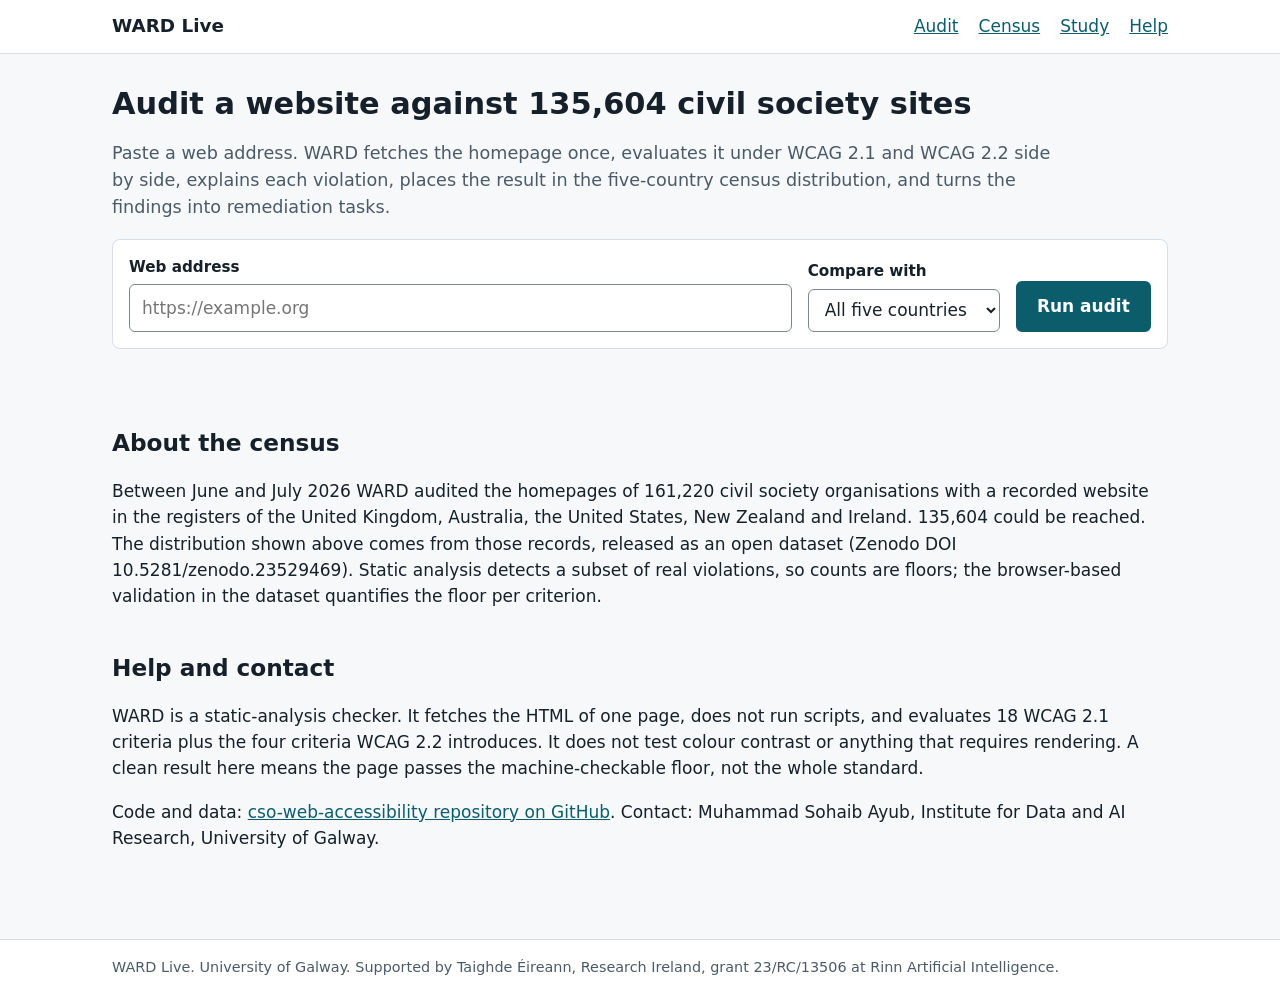
==== static/index.html @ 0adb9459 "Add files via upload" ====
<!DOCTYPE html>
<html lang="en">
<head>
<meta charset="utf-8">
<meta name="viewport" content="width=device-width, initial-scale=1">
<title>WARD Live: audit a website against the civil society census</title>
<link rel="stylesheet" href="/static/style.css">
</head>
<body>
<a class="skip" href="#main">Skip to main content</a>
<header class="site-header">
  <nav aria-label="Site">
    <a class="brand" href="/">WARD Live</a>
    <ul>
      <li><a href="#audit">Audit</a></li>
      <li><a href="#census">Census</a></li>
      <li><a href="/study">Study</a></li>
      <li><a href="#help">Help</a></li>
    </ul>
  </nav>
</header>

<main id="main">
  <section id="audit" aria-labelledby="h-audit">
    <h1 id="h-audit">Audit a website against 135,604 civil society sites</h1>
    <p class="lede">Paste a web address. WARD fetches the homepage once, evaluates it under WCAG 2.1 and WCAG 2.2 side by side, explains each violation, places the result in the five-country census distribution, and turns the findings into remediation tasks.</p>
    <form id="audit-form" class="audit-form">
      <div class="field grow">
        <label for="url">Web address</label>
        <input id="url" name="url" type="url" inputmode="url" autocomplete="url" placeholder="https://example.org" required>
      </div>
      <div class="field">
        <label for="country">Compare with</label>
        <select id="country" name="country">
          <option value="all">All five countries</option>
          <option value="irl">Ireland</option>
          <option value="uk">United Kingdom</option>
          <option value="aus">Australia</option>
          <option value="nz">New Zealand</option>
          <option value="usa">United States</option>
        </select>
      </div>
      <div class="field">
        <button type="submit" id="go">Run audit</button>
      </div>
    </form>
    <p id="status" class="status" role="status" aria-live="polite"></p>
  </section>

  <section id="results" hidden aria-labelledby="h-results">
    <h2 id="h-results">Results for <span id="r-url"></span></h2>
    <p class="meta" id="r-meta"></p>

    <div id="r-error" class="card error" hidden></div>

    <div id="r-body" hidden>
      <h3>Two versions of the standard, one fetch</h3>
      <div class="versions">
        <article class="card version" aria-labelledby="v21-h">
          <h4 id="v21-h">WCAG 2.1 AA</h4>
          <p class="big"><span id="v21-n"></span> <span class="small">violations</span></p>
          <dl>
            <div><dt>Level A</dt><dd id="v21-a"></dd></div>
            <div><dt>Level AA</dt><dd id="v21-aa"></dd></div>
            <div><dt>Criteria passed</dt><dd id="v21-pass"></dd></div>
            <div><dt>Compliance</dt><dd id="v21-pct"></dd></div>
          </dl>
          <p class="note">The regulatory baseline. EN 301 549 and the EU Web Accessibility Directive still reference WCAG 2.1.</p>
        </article>
        <article class="card version" aria-labelledby="v22-h">
          <h4 id="v22-h">WCAG 2.2 AA</h4>
          <p class="big"><span id="v22-n"></span> <span class="small">violations</span></p>
          <dl>
            <div><dt>Level A</dt><dd id="v22-a"></dd></div>
            <div><dt>Level AA</dt><dd id="v22-aa"></dd></div>
            <div><dt>Criteria passed</dt><dd id="v22-pass"></dd></div>
            <div><dt>Compliance</dt><dd id="v22-pct"></dd></div>
          </dl>
          <p class="note" id="transition"></p>
        </article>
      </div>

      <h3 id="census-h">Where this site sits in the census</h3>
      <div class="card">
        <div class="toolbar">
          <fieldset>
            <legend>Version</legend>
            <input type="radio" name="cv" id="cv21" value="21" checked> <label for="cv21">WCAG 2.1</label>
            <input type="radio" name="cv" id="cv22" value="22"> <label for="cv22">WCAG 2.2</label>
          </fieldset>
        </div>
        <p id="census-text"></p>
        <figure>
          <svg id="hist" viewBox="0 0 820 260" role="img" aria-labelledby="hist-title hist-desc" width="100%">
            <title id="hist-title">Distribution of violations per homepage in the census, with this site marked</title>
            <desc id="hist-desc"></desc>
          </svg>
          <figcaption id="hist-cap"></figcaption>
        </figure>
      </div>

      <h3>Violations explained</h3>
      <p class="muted" id="crit-summary"></p>
      <div id="criteria"></div>

      <h3>Remediation backlog</h3>
      <p class="muted">Each violation type becomes one task unit, as in the crowdsourcing framework presented at UD26. Non-technical units need a browser and the site's content editor; technical units need someone who can change templates or code. Level A first, then by recurrence.</p>
      <p><a id="csv-link" class="button" href="#" download>Download task units as CSV</a></p>
      <div class="queues">
        <section aria-labelledby="q-nt-h">
          <h4 id="q-nt-h">Non-technical queue <span class="count" id="q-nt-n"></span></h4>
          <div id="q-nt"></div>
        </section>
        <section aria-labelledby="q-t-h">
          <h4 id="q-t-h">Technical queue <span class="count" id="q-t-n"></span></h4>
          <div id="q-t"></div>
        </section>
      </div>
    </div>
  </section>

  <section id="census" aria-labelledby="h-census">
    <h2 id="h-census">About the census</h2>
    <p>Between June and July 2026 WARD audited the homepages of 161,220 civil society organisations with a recorded website in the registers of the United Kingdom, Australia, the United States, New Zealand and Ireland. 135,604 could be reached. The distribution shown above comes from those records, released as an open dataset (Zenodo DOI 10.5281/zenodo.23529469). Static analysis detects a subset of real violations, so counts are floors; the browser-based validation in the dataset quantifies the floor per criterion.</p>
    <div id="session" class="card" hidden>
      <h3>Audited at this stand</h3>
      <ul id="session-list"></ul>
    </div>
  </section>

  <section id="help" aria-labelledby="h-help">
    <h2 id="h-help">Help and contact</h2>
    <p>WARD is a static-analysis checker. It fetches the HTML of one page, does not run scripts, and evaluates 18 WCAG 2.1 criteria plus the four criteria WCAG 2.2 introduces. It does not test colour contrast or anything that requires rendering. A clean result here means the page passes the machine-checkable floor, not the whole standard.</p>
    <p>Code and data: <a href="https://github.com/sohaibayub/cso-web-accessibility">cso-web-accessibility repository on GitHub</a>. Contact: Muhammad Sohaib Ayub, Institute for Data and AI Research, University of Galway.</p>
  </section>
</main>
<footer class="site-footer">
  <p>WARD Live. University of Galway. Supported by Taighde Éireann, Research Ireland, grant 23/RC/13506 at Rinn Artificial Intelligence.</p>
</footer>
<script src="/static/app.js"></script>
</body>
</html>
---- static/style.css ----
:root {
  --ink: #16202a;
  --muted: #4b5a68;
  --bg: #f6f8f9;
  --card: #ffffff;
  --line: #d6dde3;
  --accent: #0b5d6b;
  --accent-ink: #ffffff;
  --a: #8a1c1c;
  --a-bg: #fbe9e9;
  --aa: #7a4a00;
  --aa-bg: #fdf1dc;
  --ok: #1d6b3a;
  --ok-bg: #e3f3e8;
  --focus: #ffbf47;
}
* { box-sizing: border-box; }
html { font-size: 100%; }
body {
  margin: 0;
  font-family: system-ui, -apple-system, "Segoe UI", Roboto, "Helvetica Neue", Arial, sans-serif;
  font-size: 1.0625rem;
  line-height: 1.55;
  color: var(--ink);
  background: var(--bg);
}
a { color: var(--accent); }
a:focus-visible, button:focus-visible, input:focus-visible, select:focus-visible, summary:focus-visible {
  outline: 0.1875rem solid var(--focus);
  outline-offset: 0.125rem;
}
.skip {
  position: absolute;
  left: -200rem;
  top: 0.5rem;
  background: var(--accent);
  color: var(--accent-ink);
  padding: 0.5rem 1rem;
  z-index: 10;
}
.skip:focus { left: 0.5rem; }

.site-header { background: var(--card); border-bottom: 0.0625rem solid var(--line); }
.site-header nav { max-width: 68rem; margin: 0 auto; display: flex; align-items: center; justify-content: space-between; padding: 0.75rem 1rem; }
.site-header ul { list-style: none; display: flex; gap: 1.25rem; margin: 0; padding: 0; }
.brand { font-weight: 700; text-decoration: none; color: var(--ink); font-size: 1.15rem; }

main { max-width: 68rem; margin: 0 auto; padding: 1.5rem 1rem 3rem; }
section { margin-bottom: 2.5rem; }
h1 { font-size: 1.9rem; line-height: 1.2; margin: 0.5rem 0 0.75rem; }
h2 { font-size: 1.45rem; margin: 2rem 0 0.5rem; }
h3 { font-size: 1.2rem; margin: 2rem 0 0.75rem; }
h4 { font-size: 1.05rem; margin: 0 0 0.5rem; }
.lede { font-size: 1.1rem; color: var(--muted); max-width: 60rem; }
.muted { color: var(--muted); }
.meta { color: var(--muted); font-size: 0.95rem; }

.audit-form { display: flex; flex-wrap: wrap; gap: 1rem; align-items: flex-end; background: var(--card); padding: 1rem; border: 0.0625rem solid var(--line); border-radius: 0.5rem; }
.field { display: flex; flex-direction: column; gap: 0.3rem; }
.field.grow { flex: 1 1 20rem; }
label { font-weight: 600; font-size: 0.95rem; }
input[type="url"], select {
  font: inherit; padding: 0.6rem 0.75rem; border: 0.0625rem solid #7a8894; border-radius: 0.375rem; background: #fff; color: var(--ink); min-width: 12rem;
}
button, .button {
  font: inherit; font-weight: 600; padding: 0.65rem 1.2rem; border-radius: 0.375rem; border: 0.125rem solid var(--accent);
  background: var(--accent); color: var(--accent-ink); cursor: pointer; text-decoration: none; display: inline-block;
}
button[disabled] { opacity: 0.6; cursor: wait; }
.button.secondary { background: #fff; color: var(--accent); }
.status { min-height: 1.5rem; margin: 0.75rem 0 0; font-weight: 600; }

.card { background: var(--card); border: 0.0625rem solid var(--line); border-radius: 0.5rem; padding: 1rem 1.25rem; margin-bottom: 1rem; }
.card.error { border-color: var(--a); background: var(--a-bg); }

.versions { display: grid; grid-template-columns: repeat(auto-fit, minmax(18rem, 1fr)); gap: 1rem; }
.version .big { font-size: 2.6rem; font-weight: 700; margin: 0.25rem 0 0.5rem; line-height: 1; }
.version .small { font-size: 1rem; font-weight: 400; color: var(--muted); }
.version dl { display: grid; grid-template-columns: 1fr 1fr; gap: 0.4rem 1rem; margin: 0 0 0.75rem; }
.version dl div { display: flex; justify-content: space-between; border-bottom: 0.0625rem dotted var(--line); padding-bottom: 0.2rem; }
.version dt { color: var(--muted); }
.version dd { margin: 0; font-weight: 600; }
.note { color: var(--muted); font-size: 0.95rem; margin: 0; }

.toolbar fieldset { border: 0; padding: 0; margin: 0 0 0.5rem; display: flex; gap: 1rem; align-items: center; }
.toolbar legend { font-weight: 600; float: left; margin-right: 0.75rem; }
figure { margin: 0.5rem 0 0; }
figcaption { color: var(--muted); font-size: 0.9rem; }
#hist { display: block; height: auto; }
.bar { fill: #9fb6c0; }
.bar.me { fill: var(--accent); }
.axis { stroke: #7a8894; stroke-width: 1; }
.tick { font-size: 0.75rem; fill: var(--muted); }
.marker { stroke: var(--a); stroke-width: 2; stroke-dasharray: 4 3; }
.marker-label { font-size: 0.85rem; font-weight: 700; fill: var(--a); }

.crit { background: var(--card); border: 0.0625rem solid var(--line); border-radius: 0.5rem; margin-bottom: 0.75rem; }
.crit summary { cursor: pointer; padding: 0.85rem 1rem; display: flex; gap: 0.75rem; align-items: center; flex-wrap: wrap; list-style: none; }
.crit summary::-webkit-details-marker { display: none; }
.crit summary::before { content: "+"; font-weight: 700; width: 1.25rem; color: var(--accent); }
.crit[open] summary::before { content: "\2212"; }
.crit .body { padding: 0 1rem 1rem 3rem; }
.badge { font-size: 0.8rem; font-weight: 700; padding: 0.1rem 0.5rem; border-radius: 1rem; border: 0.0625rem solid; white-space: nowrap; }
.badge.A { color: var(--a); background: var(--a-bg); border-color: var(--a); }
.badge.AA { color: var(--aa); background: var(--aa-bg); border-color: var(--aa); }
.badge.v { color: var(--muted); background: #eef2f5; border-color: var(--line); font-weight: 600; }
.badge.ok { color: var(--ok); background: var(--ok-bg); border-color: var(--ok); }
.crit .title { font-weight: 700; }
.crit .n { color: var(--muted); }
.crit dl { margin: 0.5rem 0; }
.crit dt { font-weight: 600; margin-top: 0.6rem; }
.crit dd { margin: 0.15rem 0 0; }
.inst { list-style: none; padding: 0; margin: 0.5rem 0 0; }
.inst li { margin: 0.4rem 0; }
.inst code { display: block; background: #f1f4f6; border: 0.0625rem solid var(--line); border-radius: 0.25rem; padding: 0.4rem 0.6rem; font-size: 0.85rem; overflow-wrap: anywhere; white-space: pre-wrap; }
.inst .loc { color: var(--muted); font-size: 0.85rem; }

.queues { display: grid; grid-template-columns: repeat(auto-fit, minmax(20rem, 1fr)); gap: 1rem; }
.task { background: var(--card); border: 0.0625rem solid var(--line); border-left: 0.3rem solid var(--accent); border-radius: 0.5rem; padding: 0.85rem 1rem; margin-bottom: 0.75rem; }
.task .tid { color: var(--muted); font-size: 0.85rem; }
.task h5 { margin: 0.2rem 0 0.4rem; font-size: 1rem; }
.task dl { margin: 0; font-size: 0.95rem; }
.task dt { font-weight: 600; margin-top: 0.45rem; }
.task dd { margin: 0; }
.count { font-weight: 400; color: var(--muted); }
.empty { color: var(--muted); font-style: italic; }

#session ul { margin: 0; padding-left: 1.2rem; }
.site-footer { border-top: 0.0625rem solid var(--line); background: var(--card); color: var(--muted); font-size: 0.9rem; }
.site-footer p { max-width: 68rem; margin: 0 auto; padding: 1rem; }

@media (prefers-reduced-motion: no-preference) {
  .crit .body { animation: fade 0.15s ease-in; }
  @keyframes fade { from { opacity: 0; } to { opacity: 1; } }
}

textarea { font: inherit; padding: 0.6rem 0.75rem; border: 0.0625rem solid #7a8894; border-radius: 0.375rem; width: 100%; }
form.card .field, form.card fieldset { margin-bottom: 0.9rem; }
form.card fieldset { border: 0; padding: 0; }
form.card legend { font-weight: 600; font-size: 0.95rem; margin-bottom: 0.3rem; }
form.card input[type="text"], form.card input[type="number"] { font: inherit; padding: 0.6rem 0.75rem; border: 0.0625rem solid #7a8894; border-radius: 0.375rem; width: 100%; }
table { border-collapse: collapse; width: 100%; }
caption { text-align: left; font-weight: 600; margin-bottom: 0.5rem; }
th, td { text-align: left; padding: 0.45rem 0.5rem; border-bottom: 0.0625rem solid var(--line); vertical-align: top; }
th[scope="row"] { font-weight: 600; width: 45%; }
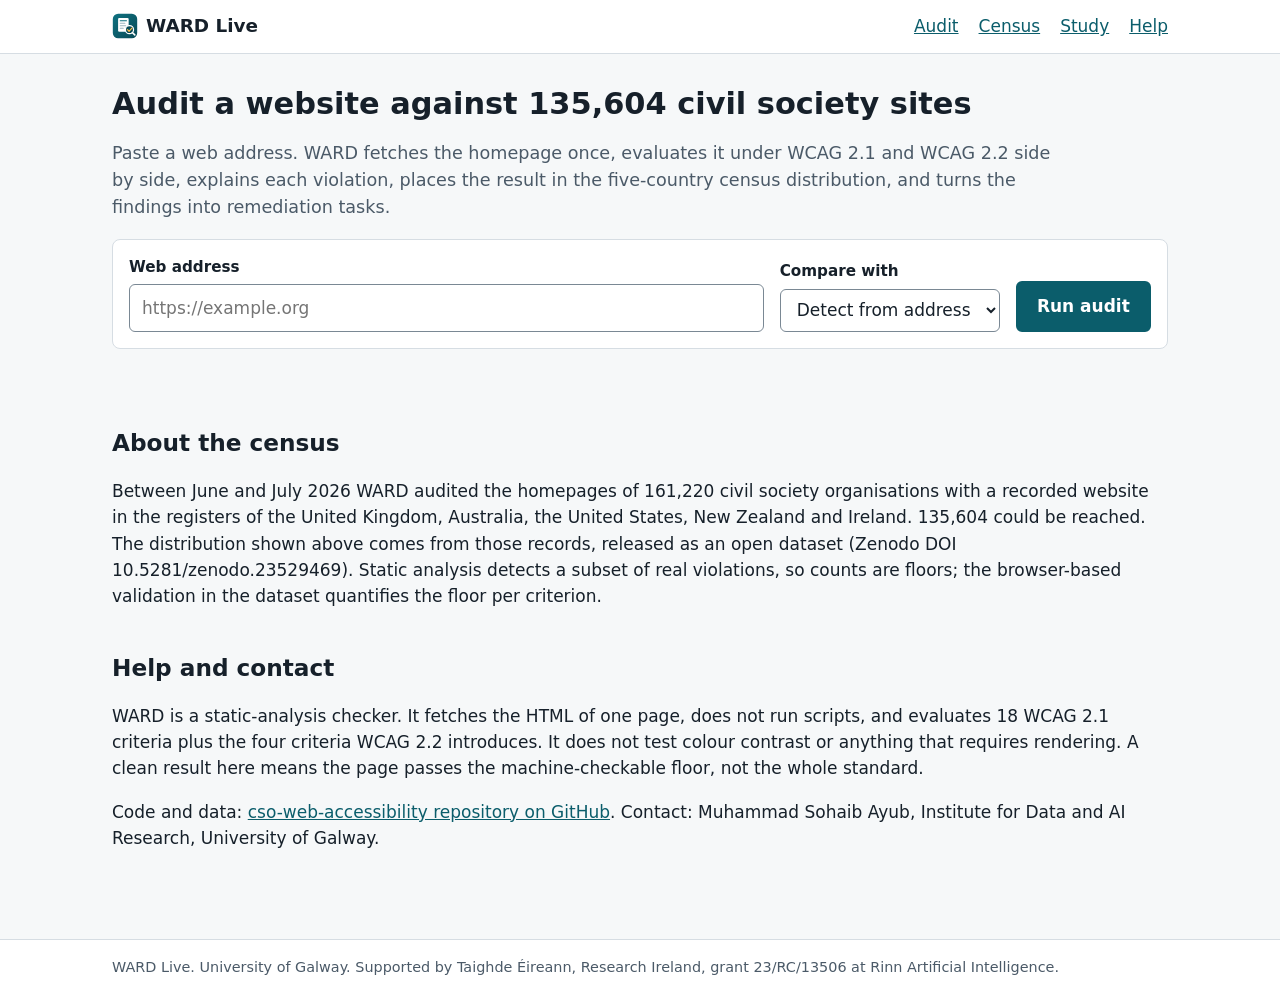
==== commit 4df3c5da: "Country detection from address, remove server setting from popup, WARD icon" ====
--- a/static/index.html
+++ b/static/index.html
@@ -4,13 +4,15 @@
 <meta charset="utf-8">
 <meta name="viewport" content="width=device-width, initial-scale=1">
 <title>WARD Live: audit a website against the civil society census</title>
+<link rel="icon" type="image/svg+xml" href="/static/ward.svg">
+<link rel="icon" type="image/png" sizes="32x32" href="/static/favicon.png">
 <link rel="stylesheet" href="/static/style.css">
 </head>
 <body>
 <a class="skip" href="#main">Skip to main content</a>
 <header class="site-header">
   <nav aria-label="Site">
-    <a class="brand" href="/">WARD Live</a>
+    <a class="brand" href="/"><img src="/static/ward.svg" alt="" width="26" height="26"> WARD Live</a>
     <ul>
       <li><a href="#audit">Audit</a></li>
       <li><a href="#census">Census</a></li>
@@ -32,6 +34,7 @@
       <div class="field">
         <label for="country">Compare with</label>
         <select id="country" name="country">
+          <option value="auto">Detect from address</option>
           <option value="all">All five countries</option>
           <option value="irl">Ireland</option>
           <option value="uk">United Kingdom</option>
--- a/static/style.css
+++ b/static/style.css
@@ -43,7 +43,8 @@
 .site-header { background: var(--card); border-bottom: 0.0625rem solid var(--line); }
 .site-header nav { max-width: 68rem; margin: 0 auto; display: flex; align-items: center; justify-content: space-between; padding: 0.75rem 1rem; }
 .site-header ul { list-style: none; display: flex; gap: 1.25rem; margin: 0; padding: 0; }
-.brand { font-weight: 700; text-decoration: none; color: var(--ink); font-size: 1.15rem; }
+.brand { font-weight: 700; text-decoration: none; color: var(--ink); font-size: 1.15rem; display: inline-flex; align-items: center; gap: 0.5rem; }
+.brand img { border-radius: 0.3rem; }
 
 main { max-width: 68rem; margin: 0 auto; padding: 1.5rem 1rem 3rem; }
 section { margin-bottom: 2.5rem; }
